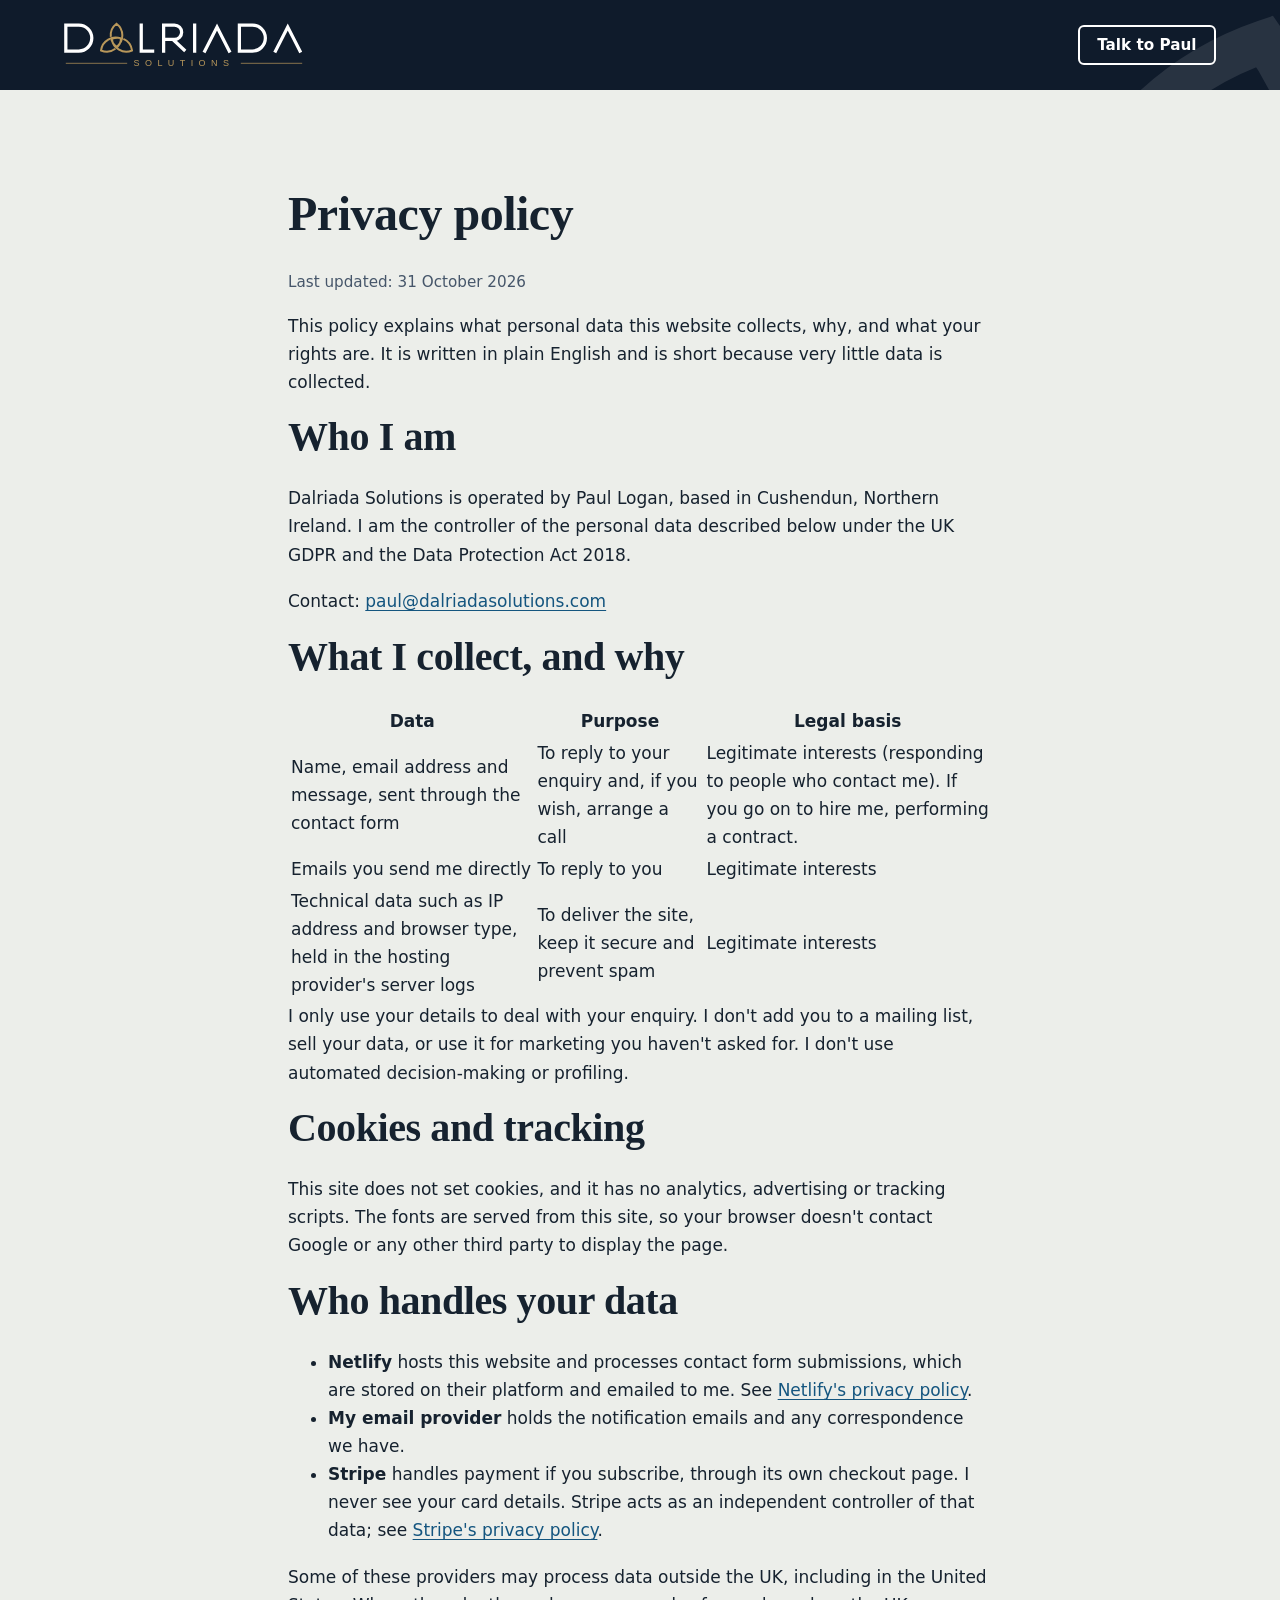
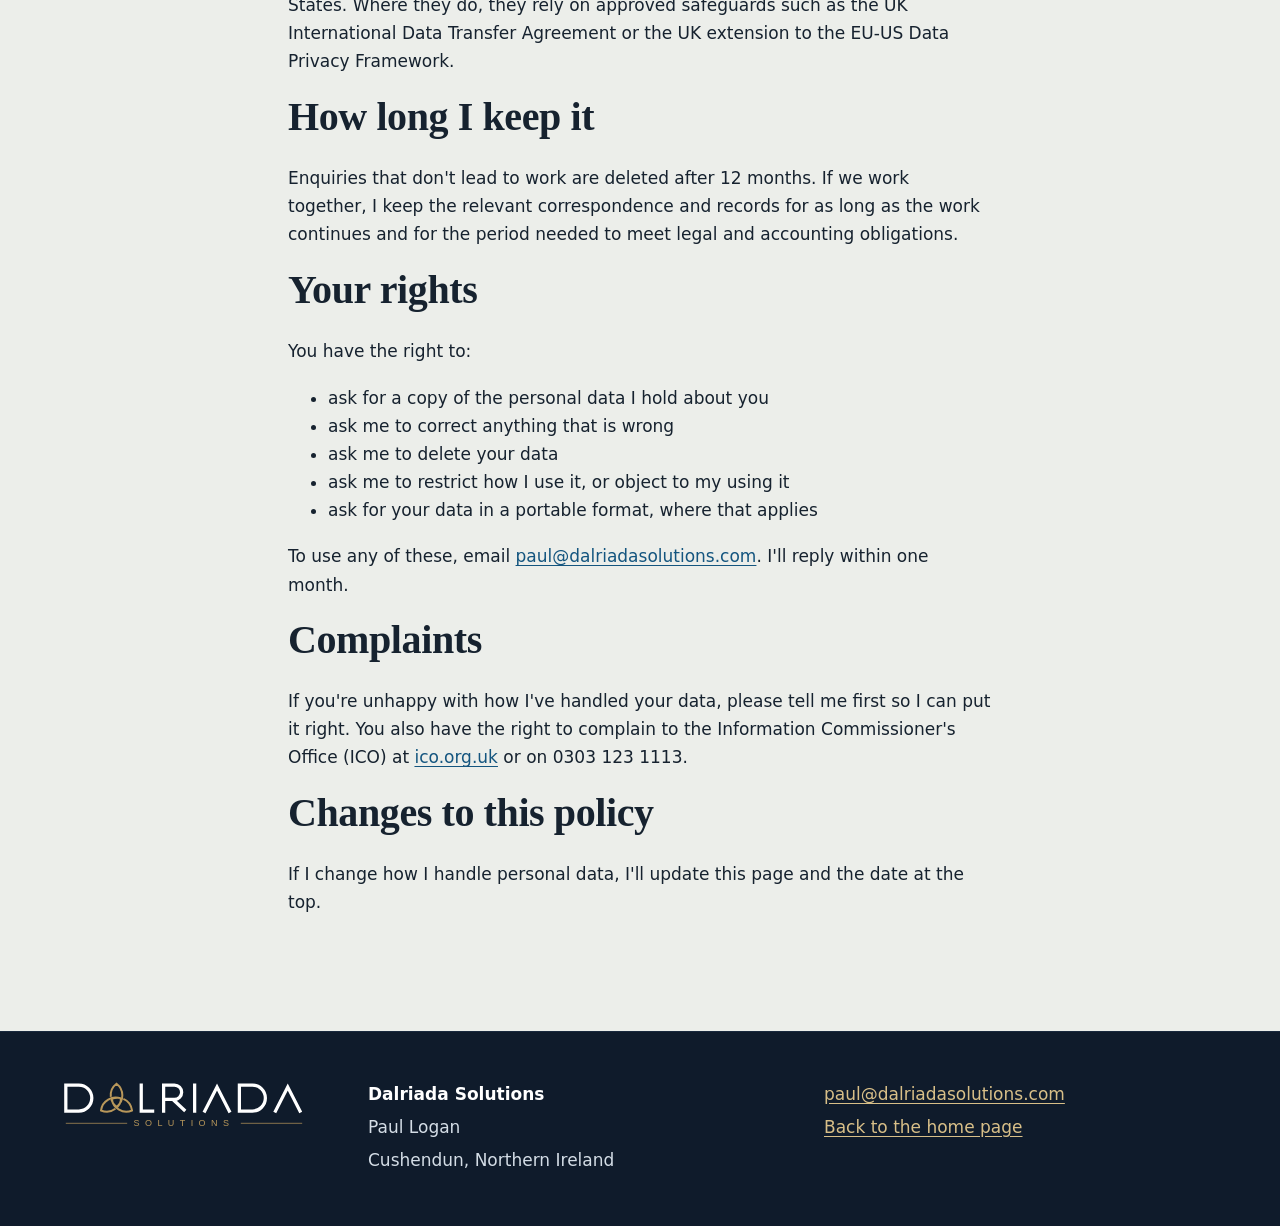
==== privacy.html @ bbd6b6cf "privacy policy page added" ====
<!DOCTYPE html>
<html lang="en-GB">

<head>
  <meta charset="utf-8">
  <meta name="viewport" content="width=device-width, initial-scale=1">
  <title>Privacy Policy | Dalriada Solutions</title>
  <meta name="description" content="How Dalriada Solutions collects, uses and protects personal data submitted through this website.">
  <meta name="robots" content="index, follow">
  <meta name="theme-color" content="#0f1b2b">
  <link rel="icon" type="image/svg+xml" href="./img/favicon.svg">
  <link rel="canonical" href="https://dalriadasolutions.com/privacy.html">
  <link rel="preload" href="./fonts/public-sans-latin.woff2" as="font" type="font/woff2" crossorigin>
  <link rel="preload" href="./fonts/source-serif-4-latin.woff2" as="font" type="font/woff2" crossorigin>
  <link rel="stylesheet" href="./styles.css">
</head>

<body>
  <svg width="0" height="0" style="position:absolute" aria-hidden="true" focusable="false">
    <symbol id="wordmark" viewBox="0 0 665 138">
      <g fill="none" stroke="currentColor" stroke-width="9" stroke-linejoin="miter">
        <path d="M5 14H41A36 36 0 0 1 41 86H5Z"/>
        <path d="M214 9.5V90.5M214 86H250"/>
        <path d="M276 9.5V90.5M276 14H306A20 20 0 0 1 306 54H276M302 54L336 86"/>
        <path d="M362 9.5V90.5"/>
        <path d="M388 90L424 19.5L460 90"/>
        <path d="M486 14H522A36 36 0 0 1 522 86H486Z"/>
        <path d="M584 90L620 19.5L656 90"/>
      </g>
      <path d="M129.60 47.01A40.38 40.38 0 0 1 145.50 10.19A40.38 40.38 0 0 1 145.50 74.79A40.38 40.38 0 0 1 131.26 54.75M164.47 52.33A40.38 40.38 0 0 1 188.40 84.50A40.38 40.38 0 0 1 132.46 52.20A40.38 40.38 0 0 1 156.94 49.89M142.43 79.86A40.38 40.38 0 0 1 102.60 84.50A40.38 40.38 0 0 1 158.54 52.20A40.38 40.38 0 0 1 148.31 74.56" fill="none" stroke="var(--gold)" stroke-width="5.5" stroke-linejoin="miter" stroke-miterlimit="6"/>
      <g stroke="var(--gold)" stroke-width="2"><path d="M5 120H175M490 120H660"/></g>
      <text x="332.5" y="128" text-anchor="middle" font-family="Public Sans, sans-serif" font-size="25" letter-spacing="15" fill="var(--gold)">SOLUTIONS</text>
    </symbol>
  </svg>

  <div class="hero on-dark">
    <div class="wrap">
      <header class="site-header">
        <a href="./" aria-label="Dalriada Solutions home"><svg class="wordmark" role="img" aria-label="Dalriada Solutions"><use href="#wordmark"/></svg></a>
        <a href="./#contact" class="btn btn--ghost">Talk to Paul</a>
      </header>
    </div>
  </div>

  <main>
    <section class="section legal" aria-labelledby="privacy-h">
      <div class="wrap narrow">
        <h1 id="privacy-h" style="font-size: clamp(2rem, 5vw, 3rem);">Privacy policy</h1>
        <p class="fine">Last updated: 31 October 2026</p>

        <p>This policy explains what personal data this website collects, why, and what your rights are. It is written
          in plain English and is short because very little data is collected.</p>

        <h2>Who I am</h2>
        <p>
          Dalriada Solutions is operated by Paul Logan, based in Cushendun, Northern Ireland. I am the controller of
          the personal data described below under the UK GDPR and the Data Protection Act 2018.
        </p>
        <p>Contact: <a href="mailto:paul@dalriadasolutions.com">paul@dalriadasolutions.com</a></p>

        <h2>What I collect, and why</h2>
        <table>
          <thead>
            <tr><th scope="col">Data</th><th scope="col">Purpose</th><th scope="col">Legal basis</th></tr>
          </thead>
          <tbody>
            <tr>
              <td>Name, email address and message, sent through the contact form</td>
              <td>To reply to your enquiry and, if you wish, arrange a call</td>
              <td>Legitimate interests (responding to people who contact me). If you go on to hire me, performing a
                contract.</td>
            </tr>
            <tr>
              <td>Emails you send me directly</td>
              <td>To reply to you</td>
              <td>Legitimate interests</td>
            </tr>
            <tr>
              <td>Technical data such as IP address and browser type, held in the hosting provider's server logs</td>
              <td>To deliver the site, keep it secure and prevent spam</td>
              <td>Legitimate interests</td>
            </tr>
          </tbody>
        </table>
        <p>
          I only use your details to deal with your enquiry. I don't add you to a mailing list, sell your data, or use
          it for marketing you haven't asked for. I don't use automated decision-making or profiling.
        </p>

        <h2>Cookies and tracking</h2>
        <p>
          This site does not set cookies, and it has no analytics, advertising or tracking scripts. The fonts are
          served from this site, so your browser doesn't contact Google or any other third party to display the page.
        </p>

        <h2>Who handles your data</h2>
        <ul>
          <li><strong>Netlify</strong> hosts this website and processes contact form submissions, which are stored on
            their platform and emailed to me. See <a href="https://www.netlify.com/privacy/" target="_blank"
              rel="noopener noreferrer">Netlify's privacy policy</a>.</li>
          <li><strong>My email provider</strong> holds the notification emails and any correspondence we have.</li>
          <li><strong>Stripe</strong> handles payment if you subscribe, through its own checkout page. I never see your
            card details. Stripe acts as an independent controller of that data; see
            <a href="https://stripe.com/gb/privacy" target="_blank" rel="noopener noreferrer">Stripe's privacy
              policy</a>.</li>
        </ul>
        <p>
          Some of these providers may process data outside the UK, including in the United States. Where they do, they
          rely on approved safeguards such as the UK International Data Transfer Agreement or the UK extension to the
          EU-US Data Privacy Framework.
        </p>

        <h2>How long I keep it</h2>
        <p>
          Enquiries that don't lead to work are deleted after 12 months. If we work together, I keep the relevant
          correspondence and records for as long as the work continues and for the period needed to meet legal and
          accounting obligations.
        </p>

        <h2>Your rights</h2>
        <p>You have the right to:</p>
        <ul>
          <li>ask for a copy of the personal data I hold about you</li>
          <li>ask me to correct anything that is wrong</li>
          <li>ask me to delete your data</li>
          <li>ask me to restrict how I use it, or object to my using it</li>
          <li>ask for your data in a portable format, where that applies</li>
        </ul>
        <p>
          To use any of these, email <a href="mailto:paul@dalriadasolutions.com">paul@dalriadasolutions.com</a>. I'll
          reply within one month.
        </p>

        <h2>Complaints</h2>
        <p>
          If you're unhappy with how I've handled your data, please tell me first so I can put it right. You also have
          the right to complain to the Information Commissioner's Office (ICO) at
          <a href="https://ico.org.uk/make-a-complaint/" target="_blank" rel="noopener noreferrer">ico.org.uk</a>
          or on 0303 123 1113.
        </p>

        <h2>Changes to this policy</h2>
        <p>If I change how I handle personal data, I'll update this page and the date at the top.</p>
      </div>
    </section>
  </main>

  <footer class="site-footer">
    <div class="wrap">
      <svg class="wordmark" role="img" aria-label="Dalriada Solutions"><use href="#wordmark"/></svg>
      <div>
        <p><strong style="color:#fff">Dalriada Solutions</strong></p>
        <p>Paul Logan</p>
        <p>Cushendun, Northern Ireland</p>
      </div>
      <div>
        <p><a href="mailto:paul@dalriadasolutions.com">paul@dalriadasolutions.com</a></p>
        <p><a href="./">Back to the home page</a></p>
      </div>
    </div>
  </footer>
</body>

</html>
---- styles.css ----
/* Dalriada Solutions: hand-written stylesheet (no build step). */

:root {
  --basalt: #0f1b2b;
  --basalt-2: #19293d;
  --loch: #1b6fa8;
  --loch-dark: #14557f;
  --stone: #eceeea;
  --paper: #f8f8f5;
  --ink: #16222f;
  --muted: #46566a;
  --rule: #c9d0cb;
  --mint: #72f8cf;
  --gold: #b8975a;
  --gold-light: #d8bf88;
  --gold-dark: #7d6230;
  --ill-bg: var(--stone);
  --on-dark: #d4dde6;
  --serif: "Source Serif 4", Georgia, "Times New Roman", serif;
  --sans: "Public Sans", system-ui, -apple-system, "Segoe UI", Roboto, sans-serif;
  --measure: 68ch;
}

*, *::before, *::after { box-sizing: border-box; }

html { -webkit-text-size-adjust: 100%; scroll-behavior: smooth; scroll-padding-top: 1rem; }

body {
  margin: 0;
  font-family: var(--sans);
  font-size: 1.0625rem;
  line-height: 1.65;
  color: var(--ink);
  background: var(--stone);
  overflow-x: hidden;
}

img, svg { max-width: 100%; display: block; }

h1, h2, h3 {
  font-family: var(--serif);
  font-weight: 600;
  line-height: 1.15;
  letter-spacing: -0.01em;
  margin: 0 0 0.6em;
  text-wrap: balance;
}
h1 { font-size: clamp(2.25rem, 6vw, 4rem); }
h2 { font-size: clamp(1.75rem, 4vw, 2.5rem); }
h3 { font-size: 1.3rem; line-height: 1.25; }

p, ul { margin: 0 0 1.1em; }
p, li { max-width: var(--measure); }

a { color: var(--loch-dark); text-underline-offset: 0.18em; }
a:hover { color: var(--basalt); }

:focus-visible { outline: 3px solid var(--loch); outline-offset: 3px; border-radius: 2px; }
.on-dark :focus-visible { outline-color: var(--mint); }

.wrap { width: min(100% - 3rem, 72rem); margin-inline: auto; }
.narrow { max-width: 44rem; }

.section { padding-block: clamp(3rem, 8vw, 6rem); }
.section + .section { border-top: 1px solid var(--rule); }
.section--paper { background: var(--paper); }
.section--paper + .section { border-top: 0; }
.section[hidden] { display: none; }

.lede { font-size: 1.2rem; color: var(--muted); }
.fine { font-size: 0.95rem; color: var(--muted); }

/* ---------- Buttons ---------- */
.btn {
  display: inline-block;
  padding: 0.9rem 1.6rem;
  border-radius: 6px;
  border: 2px solid var(--loch);
  background: var(--loch);
  color: #fff;
  font: 600 1.05rem/1.2 var(--sans);
  text-decoration: none;
  text-align: center;
  cursor: pointer;
  transition: background-color 0.15s, border-color 0.15s;
}
.btn:hover { background: var(--loch-dark); border-color: var(--loch-dark); color: #fff; }
.btn--ghost { background: transparent; color: inherit; border-color: currentColor; }
.btn--ghost:hover { background: rgb(255 255 255 / 0.1); border-color: currentColor; color: inherit; }
.btn--block { display: block; width: 100%; }

/* ---------- Hero ---------- */
.on-dark { background: var(--basalt); color: #fff; }
.on-dark a { color: inherit; }

.hero {
  position: relative;
  overflow: hidden;
  isolation: isolate;
}
.hero .wrap { position: relative; }
.hero .wrap::before {
  content: "";
  position: absolute;
  z-index: -1;
  right: -32%;
  top: -24%;
  width: min(90vw, 52rem);
  aspect-ratio: 107 / 92;
  background: url("./img/triquetra-woven.svg") center / contain no-repeat;
  transform: rotate(18deg);
  opacity: 0.1;
}

.site-header { display: flex; align-items: center; justify-content: space-between; padding-block: 1.25rem; }
.logo-mark { height: 56px; width: auto; }
.wordmark { width: clamp(11rem, 36vw, 15rem); aspect-ratio: 665 / 138; color: #fff; display: block; }
.site-header .btn { padding: 0.55rem 1.1rem; font-size: 0.95rem; }

.hero-body { padding-block: clamp(2.5rem, 8vw, 6rem) clamp(3rem, 9vw, 7rem); }
.hero h1 { max-width: 21ch; margin-bottom: 0.5em; }
.hero .lede { color: var(--on-dark); font-size: clamp(1.15rem, 2.4vw, 1.4rem); max-width: 34ch; }

.nos { list-style: none; padding: 0; display: flex; flex-wrap: wrap; gap: 0.5rem 2rem; margin: 2rem 0; color: var(--gold-light); font-weight: 600; }
.nos li { max-width: none; }

.actions { display: flex; flex-wrap: wrap; gap: 0.9rem; }

/* ---------- Credentials strip ---------- */
.strip { padding-block: 2.5rem; background: var(--basalt-2); color: var(--on-dark); }
.strip p { margin: 0; max-width: 60ch; }
.strip strong { color: #fff; font-family: var(--serif); font-size: 1.35rem; font-weight: 600; display: block; margin-bottom: 0.35rem; line-height: 1.3; }

/* ---------- Two-up layouts ---------- */
.split { display: grid; gap: 2.5rem; }
@media (min-width: 52rem) {
  .split { grid-template-columns: 1fr 1fr; gap: 4rem; }
  .split--wide-left { grid-template-columns: 5fr 4fr; }
}

.offer { border-top: 3px solid var(--basalt); padding-top: 1.25rem; }
.offer h2 { font-size: 1.75rem; }
.offer ul { padding-left: 1.1rem; }
.offer li { margin-bottom: 0.4rem; }
.offer .btn { margin-top: 0.5rem; }

/* ---------- Pricing ---------- */
.price { font-family: var(--serif); font-size: clamp(3rem, 8vw, 4.5rem); font-weight: 600; line-height: 1; margin: 0 0 1.25rem; }
.price span { font-family: var(--sans); font-size: 1.1rem; font-weight: 400; color: var(--muted); margin-left: 0.4rem; }

.ticks { list-style: none; padding: 0; }
.ticks li { position: relative; padding-left: 1.8rem; margin-bottom: 0.7rem; }
.ticks li::before {
  content: "";
  position: absolute;
  left: 0.1rem;
  top: 0.45em;
  width: 0.9rem;
  height: 0.5rem;
  border-left: 3px solid var(--loch);
  border-bottom: 3px solid var(--loch);
  transform: rotate(-45deg);
}

.slot-note { font-weight: 600; margin: 1rem 0 0; }

.guarantee { background: var(--paper); border: 1px solid var(--rule); border-left: 4px solid var(--loch); padding: 1.75rem; border-radius: 4px; align-self: start; }
.guarantee h3 { font-size: 1.5rem; }

/* ---------- Steps ---------- */
.steps { list-style: none; padding: 0; counter-reset: step; display: grid; gap: 1.75rem; margin-top: 2.5rem; }
.steps li { counter-increment: step; max-width: none; padding-left: 4rem; position: relative; }
.steps li::before {
  content: counter(step);
  position: absolute;
  left: 0;
  top: -0.15rem;
  font: 600 2.6rem/1 var(--serif);
  color: var(--loch);
}
.steps h3 { margin-bottom: 0.2em; }
.steps p { margin: 0; }

/* ---------- Plain definition rows ---------- */
.rows { margin-top: 2.5rem; }
.row { display: grid; gap: 0.5rem 3rem; padding-block: 2rem; border-top: 1px solid var(--rule); }
.row:last-child { border-bottom: 1px solid var(--rule); }
@media (min-width: 52rem) { .row { grid-template-columns: 1fr 2fr; } }
.row h3 { margin: 0; }
.row p:last-child { margin-bottom: 0; }

.portrait { width: 11rem; height: 11rem; border-radius: 50%; object-fit: cover; filter: grayscale(1); }
.about { display: grid; gap: 2rem; align-items: start; }
@media (min-width: 52rem) { .about { grid-template-columns: auto 1fr; gap: 4rem; } .portrait { width: 15rem; height: 15rem; } }

.pull { font-family: var(--serif); font-size: 1.35rem; line-height: 1.4; font-weight: 600; max-width: 36ch; }

/* ---------- FAQ ---------- */
.faq { max-width: 48rem; }
details { border-top: 1px solid var(--rule); }
details:last-child { border-bottom: 1px solid var(--rule); }
summary {
  list-style: none;
  cursor: pointer;
  padding: 1.1rem 2.5rem 1.1rem 0;
  font-weight: 600;
  position: relative;
}
summary::-webkit-details-marker { display: none; }
summary::after { content: "+"; position: absolute; right: 0.25rem; top: 0.9rem; font-size: 1.5rem; line-height: 1; color: var(--loch); }
details[open] summary::after { content: "\2212"; }
summary:hover { color: var(--loch-dark); }
details > div { padding-bottom: 0.5rem; color: var(--muted); }

/* ---------- Contact form ---------- */
.contact { background: var(--basalt); color: #fff; }
.contact .lede { color: var(--on-dark); }
form { display: grid; gap: 1.1rem; max-width: 36rem; }
label { display: block; font-weight: 600; margin-bottom: 0.35rem; }
input, textarea {
  width: 100%;
  padding: 0.8rem 1rem;
  font: inherit;
  color: var(--ink);
  background: #fff;
  border: 2px solid transparent;
  border-radius: 6px;
}
input:focus-visible, textarea:focus-visible { outline: 3px solid var(--mint); outline-offset: 2px; }
textarea { resize: vertical; min-height: 9rem; }
.hidden { display: none; }

/* ---------- Footer ---------- */
.site-footer { padding-block: 3rem; background: var(--basalt); color: var(--on-dark); border-top: 1px solid var(--basalt-2); }
.site-footer .wrap { display: grid; gap: 1.5rem; }
@media (min-width: 52rem) { .site-footer .wrap { grid-template-columns: auto 1fr 1fr; gap: 4rem; align-items: start; } }
.site-footer p { margin: 0 0 0.3rem; }
.site-footer a { color: var(--gold-light); }

/* ---------- Illustrations ---------- */
.ill { width: 9rem; height: auto; color: var(--basalt); margin-bottom: 1rem; }
.ill .gold { stroke: var(--gold); }
.section--paper { --ill-bg: var(--paper); }
.row-head h3 { margin: 0; }
.strip-ill { width: min(100%, 30rem); height: auto; color: var(--basalt); margin: 0 0 1.75rem; }
.strip-ill .gold { stroke: var(--gold); }

.banner { width: 100%; height: auto; border-radius: 4px; border: 1px solid var(--rule); }
@media (min-width: 52rem) { .why { align-items: center; } }

.map { margin: 0; }
.map figcaption { margin-top: 1rem; text-align: center; font: 600 0.95rem/1.4 var(--serif); letter-spacing: 0.3em; text-transform: uppercase; color: var(--gold-dark); }
.map figcaption span { display: block; font-size: 0.7rem; letter-spacing: 0.35em; }
.map figcaption::after { content: ""; display: block; width: 2.5rem; height: 1px; background: var(--gold-dark); margin: 0.75rem auto 0; }

.with-icon { display: flex; align-items: center; gap: 0.5rem; }

@media (prefers-reduced-motion: reduce) {
  html { scroll-behavior: auto; }
  .btn { transition: none; }
}
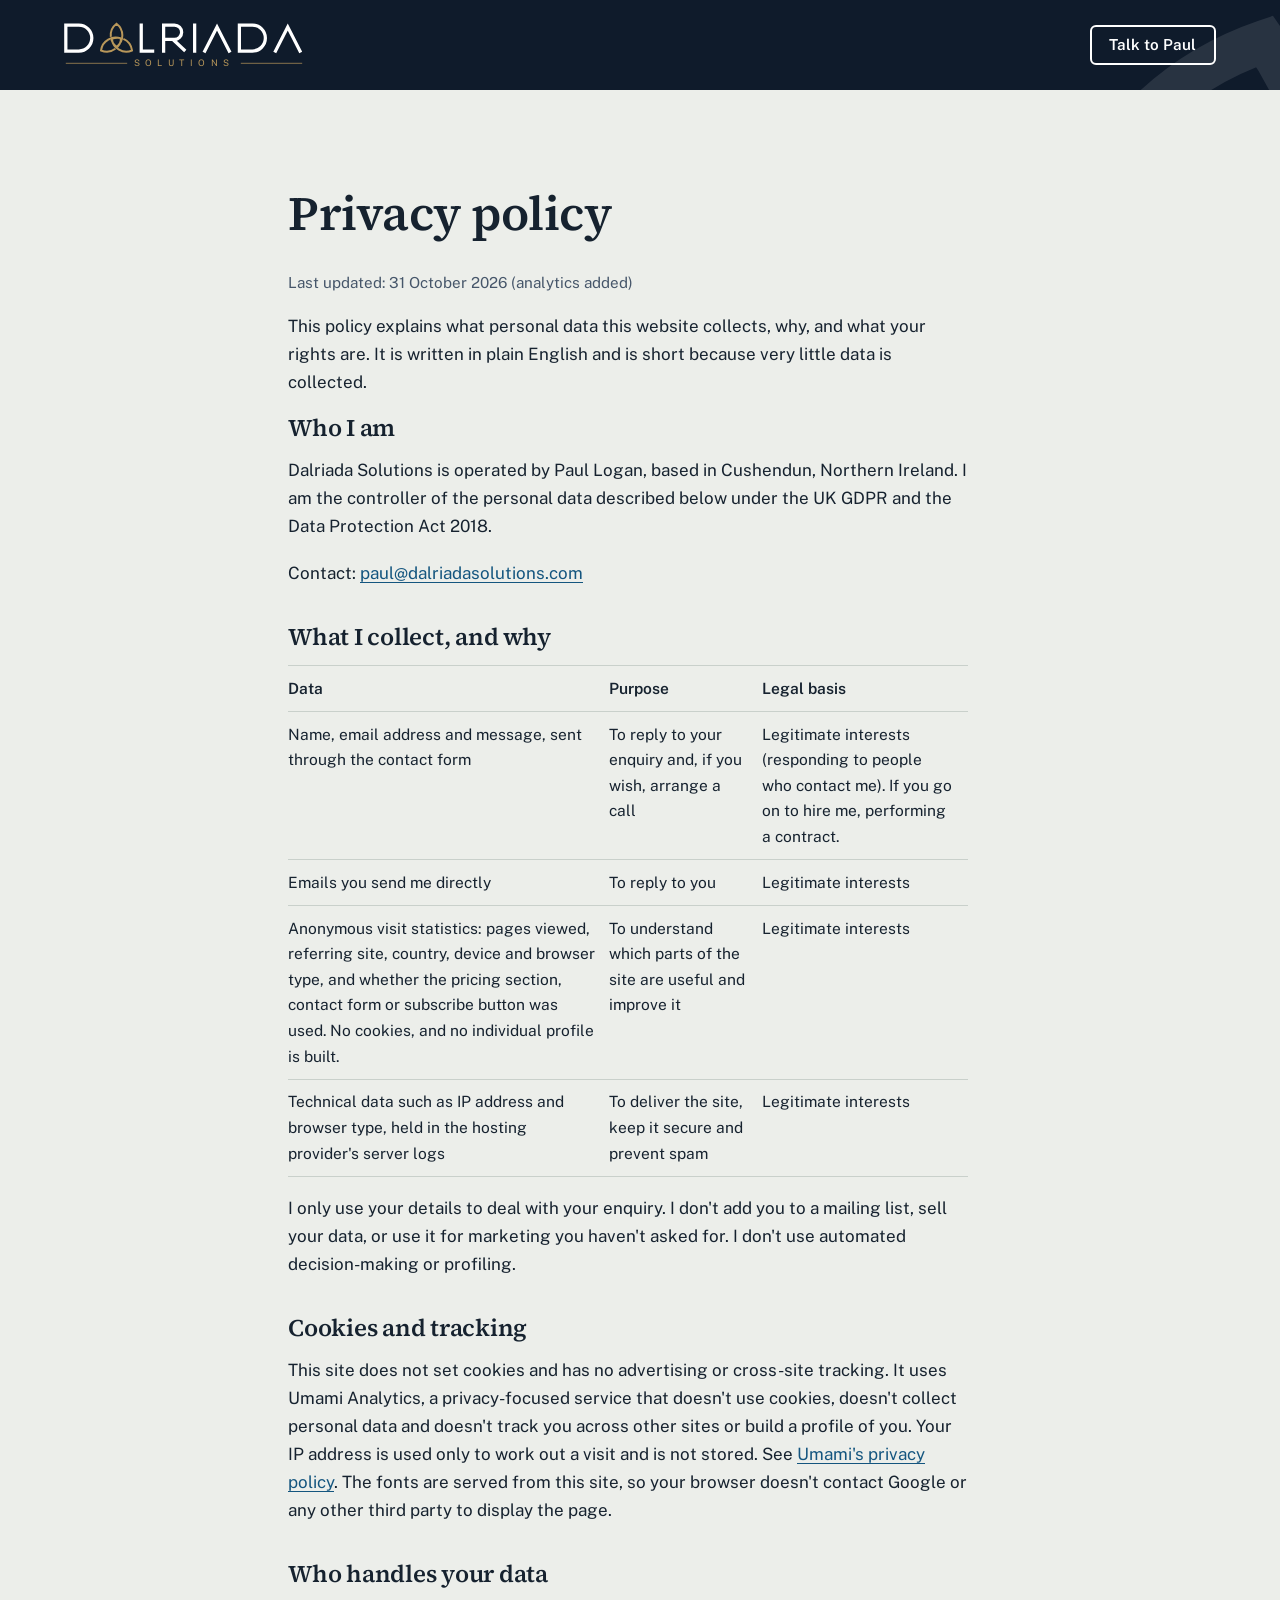
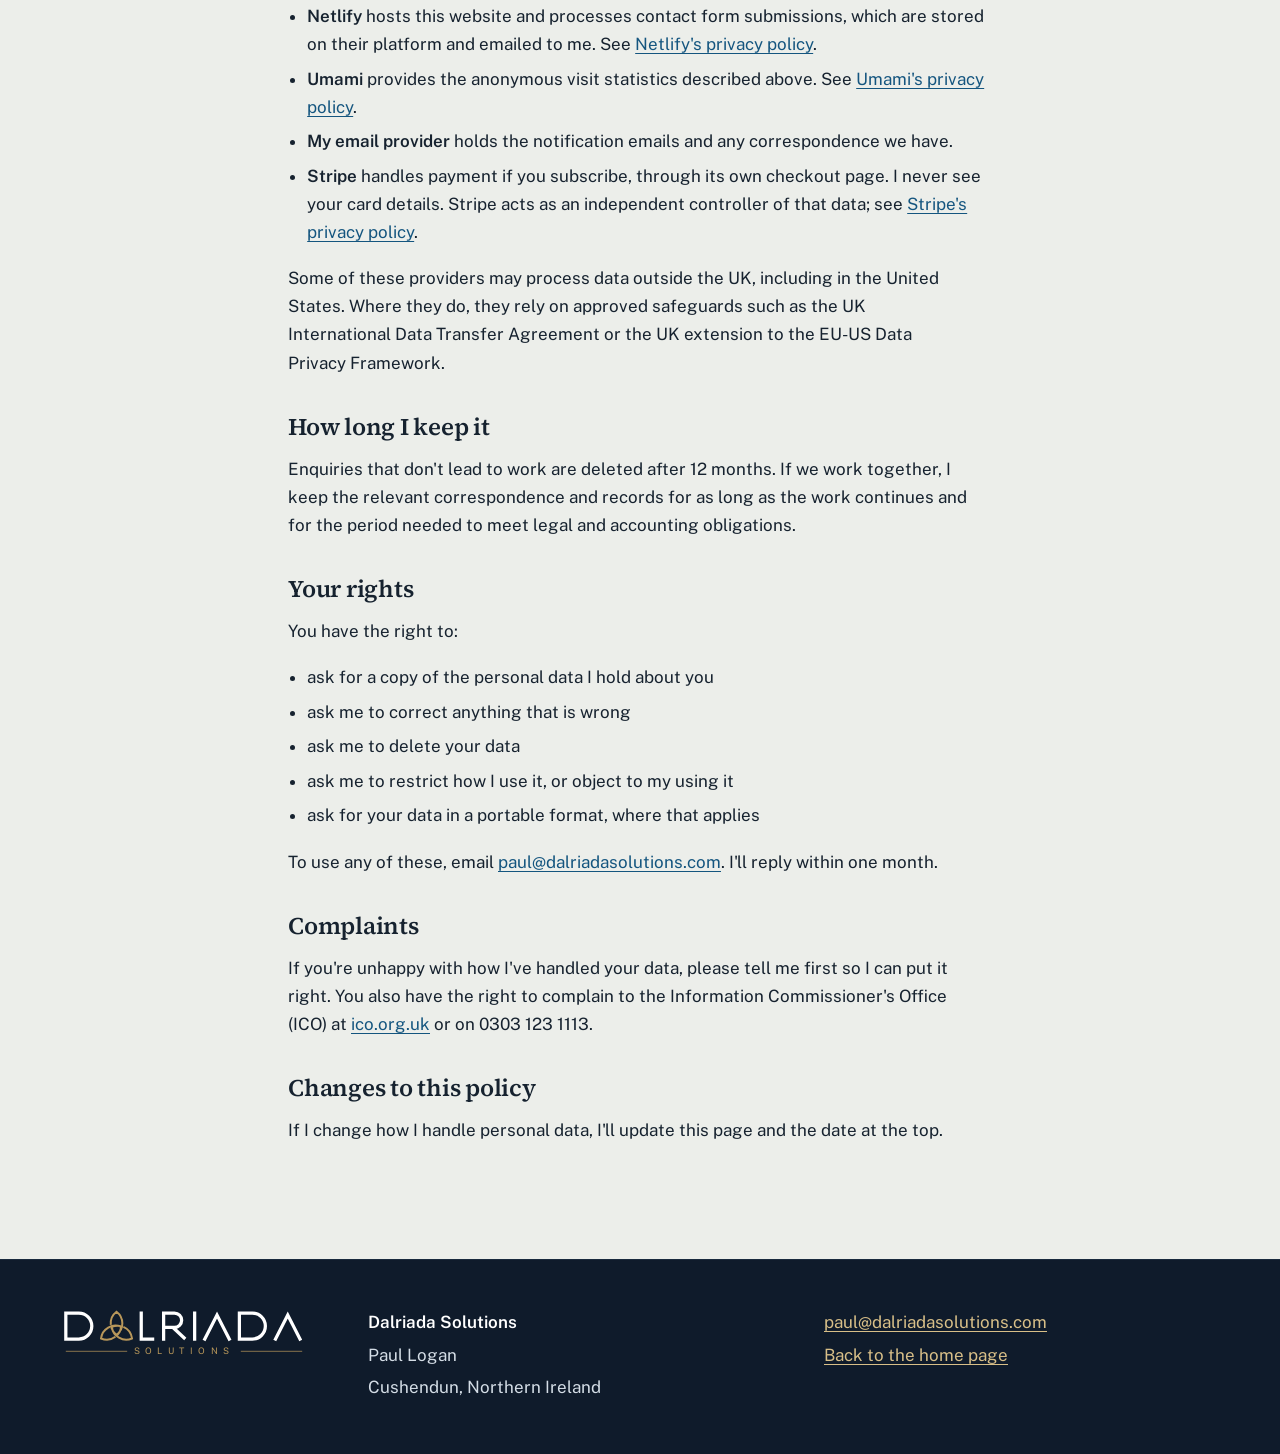
==== commit 0b7abb94: "umani cloud analytics added" ====
--- a/privacy.html
+++ b/privacy.html
@@ -13,6 +13,7 @@
   <link rel="preload" href="./fonts/public-sans-latin.woff2" as="font" type="font/woff2" crossorigin>
   <link rel="preload" href="./fonts/source-serif-4-latin.woff2" as="font" type="font/woff2" crossorigin>
   <link rel="stylesheet" href="./styles.css">
+  <script defer src="https://cloud.umami.is/script.js" data-website-id="b6460577-e1c2-4bff-b83f-c6b51d64a049"></script>
 </head>
 
 <body>
@@ -46,7 +47,7 @@
     <section class="section legal" aria-labelledby="privacy-h">
       <div class="wrap narrow">
         <h1 id="privacy-h" style="font-size: clamp(2rem, 5vw, 3rem);">Privacy policy</h1>
-        <p class="fine">Last updated: 31 October 2026</p>
+        <p class="fine">Last updated: 31 October 2026 (analytics added)</p>
 
         <p>This policy explains what personal data this website collects, why, and what your rights are. It is written
           in plain English and is short because very little data is collected.</p>
@@ -76,6 +77,13 @@
               <td>Legitimate interests</td>
             </tr>
             <tr>
+              <td>Anonymous visit statistics: pages viewed, referring site, country, device and browser type, and
+                whether the pricing section, contact form or subscribe button was used. No cookies, and no
+                individual profile is built.</td>
+              <td>To understand which parts of the site are useful and improve it</td>
+              <td>Legitimate interests</td>
+            </tr>
+            <tr>
               <td>Technical data such as IP address and browser type, held in the hosting provider's server logs</td>
               <td>To deliver the site, keep it secure and prevent spam</td>
               <td>Legitimate interests</td>
@@ -89,8 +97,12 @@
 
         <h2>Cookies and tracking</h2>
         <p>
-          This site does not set cookies, and it has no analytics, advertising or tracking scripts. The fonts are
-          served from this site, so your browser doesn't contact Google or any other third party to display the page.
+          This site does not set cookies and has no advertising or cross-site tracking. It uses Umami Analytics, a
+          privacy-focused service that doesn't use cookies, doesn't collect personal data and doesn't track you
+          across other sites or build a profile of you. Your IP address is used only to work out a visit and is
+          not stored. See <a href="https://umami.is/privacy" target="_blank"
+            rel="noopener noreferrer">Umami's privacy policy</a>. The fonts are served from this site, so your
+          browser doesn't contact Google or any other third party to display the page.
         </p>
 
         <h2>Who handles your data</h2>
@@ -98,6 +110,9 @@
           <li><strong>Netlify</strong> hosts this website and processes contact form submissions, which are stored on
             their platform and emailed to me. See <a href="https://www.netlify.com/privacy/" target="_blank"
               rel="noopener noreferrer">Netlify's privacy policy</a>.</li>
+          <li><strong>Umami</strong> provides the anonymous visit statistics described above. See
+            <a href="https://umami.is/privacy" target="_blank" rel="noopener noreferrer">Umami's privacy
+              policy</a>.</li>
           <li><strong>My email provider</strong> holds the notification emails and any correspondence we have.</li>
           <li><strong>Stripe</strong> handles payment if you subscribe, through its own checkout page. I never see your
             card details. Stripe acts as an independent controller of that data; see
--- a/styles.css
+++ b/styles.css
@@ -1,4 +1,38 @@
 /* Dalriada Solutions: hand-written stylesheet (no build step). */
+
+/* ---------- Self-hosted fonts (SIL Open Font License; Public Sans is a variable font) ---------- */
+@font-face {
+  font-family: "Public Sans";
+  font-style: normal;
+  font-weight: 400 600;
+  font-display: swap;
+  src: url("./fonts/public-sans-latin-ext.woff2") format("woff2");
+  unicode-range: U+0100-02BA, U+02BD-02C5, U+02C7-02CC, U+02CE-02D7, U+02DD-02FF, U+0304, U+0308, U+0329, U+1D00-1DBF, U+1E00-1E9F, U+1EF2-1EFF, U+2020, U+20A0-20AB, U+20AD-20C4, U+2113, U+2C60-2C7F, U+A720-A7FF;
+}
+@font-face {
+  font-family: "Public Sans";
+  font-style: normal;
+  font-weight: 400 600;
+  font-display: swap;
+  src: url("./fonts/public-sans-latin.woff2") format("woff2");
+  unicode-range: U+0000-00FF, U+0131, U+0152-0153, U+02BB-02BC, U+02C6, U+02DA, U+02DC, U+0304, U+0308, U+0329, U+2000-206F, U+20AC, U+2122, U+2191, U+2193, U+2212, U+2215, U+FEFF, U+FFFD;
+}
+@font-face {
+  font-family: "Source Serif 4";
+  font-style: normal;
+  font-weight: 600;
+  font-display: swap;
+  src: url("./fonts/source-serif-4-latin-ext.woff2") format("woff2");
+  unicode-range: U+0100-02BA, U+02BD-02C5, U+02C7-02CC, U+02CE-02D7, U+02DD-02FF, U+0304, U+0308, U+0329, U+1D00-1DBF, U+1E00-1E9F, U+1EF2-1EFF, U+2020, U+20A0-20AB, U+20AD-20C4, U+2113, U+2C60-2C7F, U+A720-A7FF;
+}
+@font-face {
+  font-family: "Source Serif 4";
+  font-style: normal;
+  font-weight: 600;
+  font-display: swap;
+  src: url("./fonts/source-serif-4-latin.woff2") format("woff2");
+  unicode-range: U+0000-00FF, U+0131, U+0152-0153, U+02BB-02BC, U+02C6, U+02DA, U+02DC, U+0304, U+0308, U+0329, U+2000-206F, U+20AC, U+2122, U+2191, U+2193, U+2212, U+2215, U+FEFF, U+FFFD;
+}
 
 :root {
   --basalt: #0f1b2b;
@@ -237,6 +271,15 @@
 .site-footer p { margin: 0 0 0.3rem; }
 .site-footer a { color: var(--gold-light); }
 
+/* ---------- Legal pages ---------- */
+.legal h2 { font-size: 1.5rem; margin-top: 2.25rem; }
+.legal h2:first-of-type { margin-top: 0; }
+.legal ul { padding-left: 1.2rem; }
+.legal li { margin-bottom: 0.4rem; }
+.legal table { border-collapse: collapse; width: 100%; max-width: var(--measure); margin: 0 0 1.1em; font-size: 0.97rem; }
+.legal th, .legal td { text-align: left; vertical-align: top; padding: 0.6rem 0.75rem 0.6rem 0; border-top: 1px solid var(--rule); }
+.legal tr:last-child th, .legal tr:last-child td { border-bottom: 1px solid var(--rule); }
+
 /* ---------- Illustrations ---------- */
 .ill { width: 9rem; height: auto; color: var(--basalt); margin-bottom: 1rem; }
 .ill .gold { stroke: var(--gold); }
